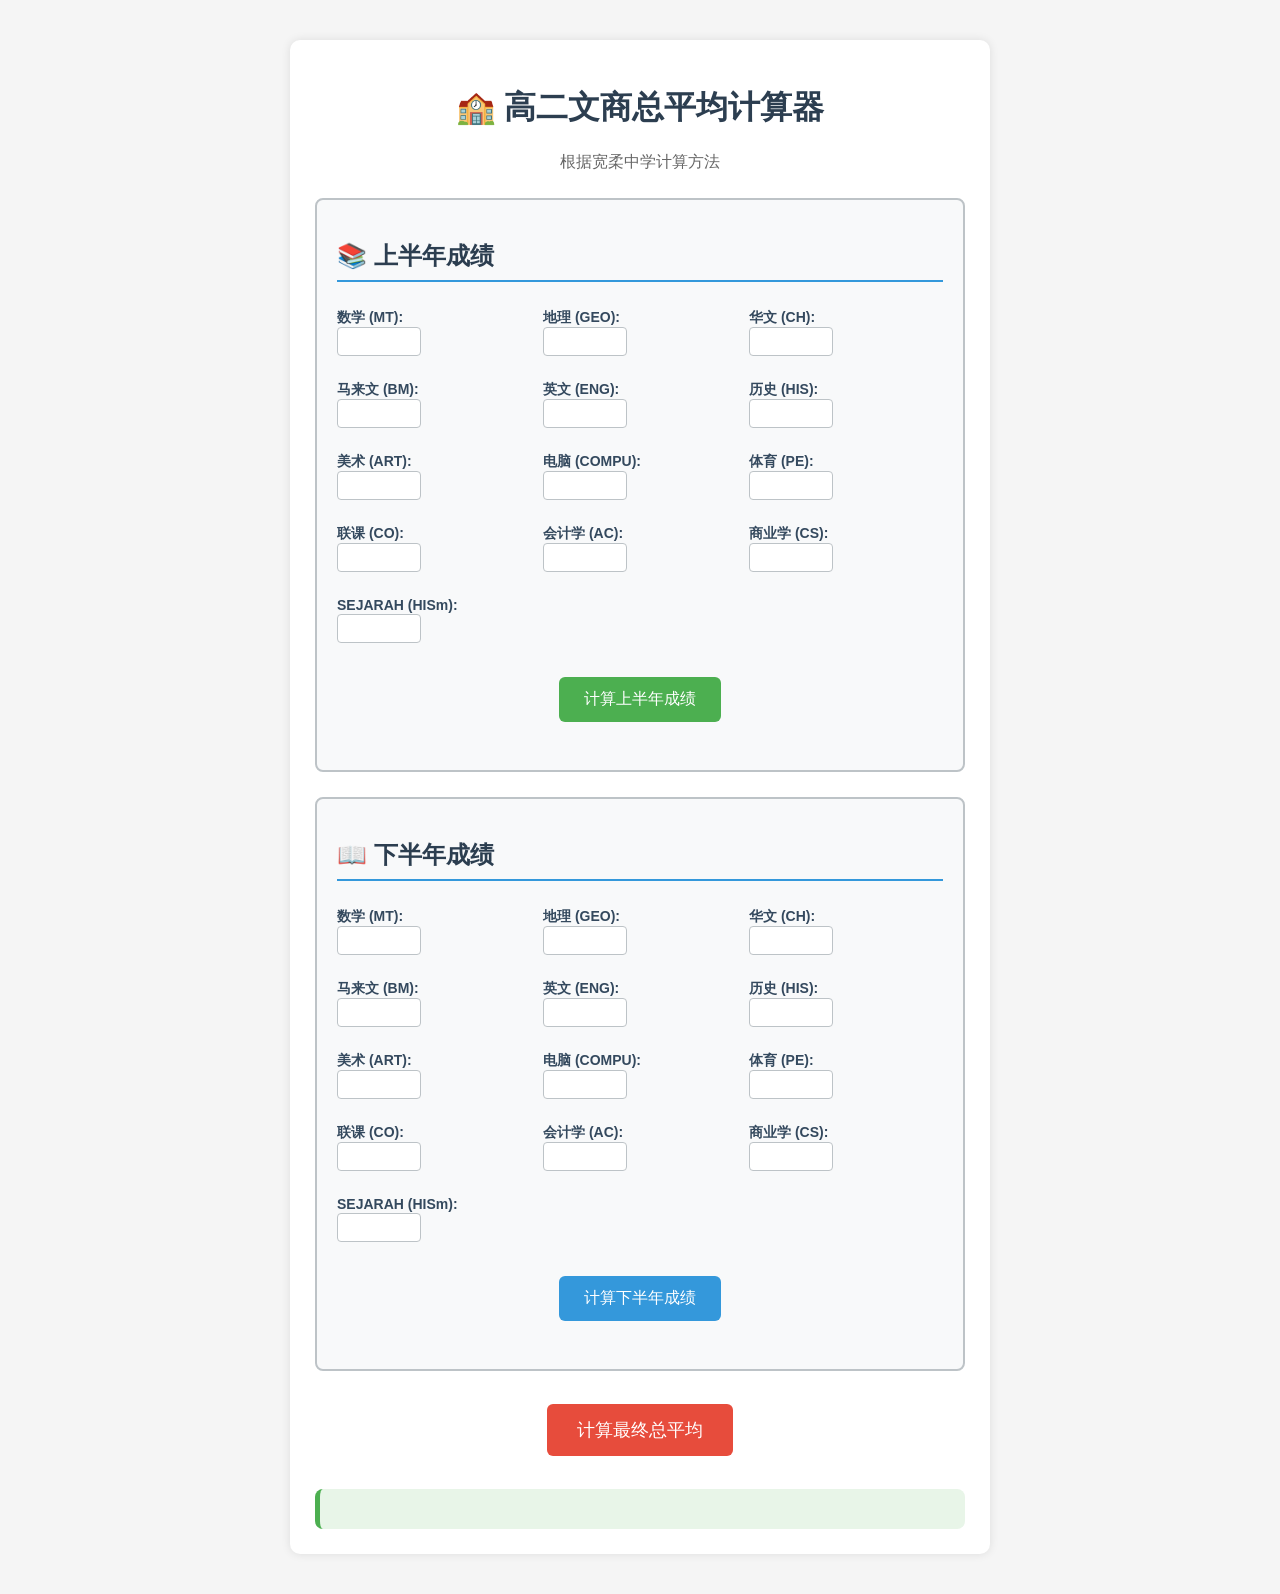
==== index.html @ 384fc831 "Fix HTML encoding issues in index.html" ====
<!DOCTYPE html>
<html>

<head>
    <meta charset="UTF-8">
    <title>高二文商总平均计算器</title>
    <style>
        body {
            font-family: Arial, "微软雅黑";
            max-width: 700px;
            margin: 20px auto;
            padding: 20px;
            background-color: #f5f5f5;
        }

        .container {
            background: white;
            padding: 25px;
            border-radius: 10px;
            box-shadow: 0 0 10px rgba(0, 0, 0, 0.1);
        }

        h1 {
            text-align: center;
            color: #2c3e50;
        }

        .semester {
            margin: 25px 0;
            padding: 20px;
            border: 2px solid #bdc3c7;
            border-radius: 8px;
            background: #f8f9fa;
        }

        .semester h2 {
            color: #2c3e50;
            border-bottom: 2px solid #3498db;
            padding-bottom: 8px;
        }

        .subject-group {
            display: grid;
            grid-template-columns: repeat(3, 1fr);
            gap: 12px;
            margin: 15px 0;
        }

        .subject {
            margin: 6px 0;
        }

        label {
            display: inline-block;
            width: 130px;
            font-weight: bold;
            font-size: 14px;
            color: #34495e;
        }

        input {
            width: 70px;
            padding: 6px;
            border: 1px solid #bdc3c7;
            border-radius: 4px;
            text-align: center;
        }

        button {
            background: #4CAF50;
            color: white;
            padding: 12px 25px;
            border: none;
            border-radius: 6px;
            cursor: pointer;
            font-size: 16px;
            margin: 8px;
            transition: background 0.3s;
        }

        button:hover {
            background: #45a049;
        }

        button.second {
            background: #3498db;
        }

        button.second:hover {
            background: #2980b9;
        }

        button.final {
            background: #e74c3c;
            font-size: 18px;
            padding: 14px 30px;
        }

        button.final:hover {
            background: #c0392b;
        }

        #result {
            margin-top: 25px;
            padding: 20px;
            background: #e8f5e8;
            border-radius: 8px;
            font-size: 18px;
            font-weight: bold;
            border-left: 5px solid #4CAF50;
            white-space: pre-line;
        }

        .final-result {
            background: #fff3cd;
            border-left: 5px solid #ffc107;
        }

        .center {
            text-align: center;
            margin: 20px 0;
        }
    </style>
</head>

<body>
    <div class="container">
        <h1>🏫 高二文商总平均计算器</h1>
        <p style="text-align: center; color: #666;">根据宽柔中学计算方法</p>

        <!-- 上半年成绩 -->
        <div class="semester">
            <h2>📚 上半年成绩</h2>
            <div class="subject-group">
                <div class="subject"><label>数学 (MT):</label><input type="number" id="math1" value="" min="0" max="100">
                </div>
                <div class="subject"><label>地理 (GEO):</label><input type="number" id="geo1" value="" min="0" max="100">
                </div>
                <div class="subject"><label>华文 (CH):</label><input type="number" id="ch1" value="" min="0" max="100">
                </div>
                <div class="subject"><label>马来文 (BM):</label><input type="number" id="bm1" value="" min="0" max="100">
                </div>
                <div class="subject"><label>英文 (ENG):</label><input type="number" id="eng1" value="" min="0" max="100">
                </div>
                <div class="subject"><label>历史 (HIS):</label><input type="number" id="his1" value="" min="0" max="100">
                </div>
                <div class="subject"><label>美术 (ART):</label><input type="number" id="art1" value="" min="0" max="100">
                </div>
                <div class="subject"><label>电脑 (COMPU):</label><input type="number" id="compu1" value="" min="0"
                        max="100"></div>
                <div class="subject"><label>体育 (PE):</label><input type="number" id="pe1" value="" min="0" max="100">
                </div>
                <div class="subject"><label>联课 (CO):</label><input type="number" id="co1" value="" min="0" max="100">
                </div>
                <div class="subject"><label>会计学 (AC):</label><input type="number" id="ac1" value="" min="0" max="100">
                </div>
                <div class="subject"><label>商业学 (CS):</label><input type="number" id="cs1" value="" min="0" max="100">
                </div>
                <div class="subject"><label>SEJARAH (HISm):</label><input type="number" id="hism1" value="" min="0"
                        max="100">
                </div>
            </div>
            <div class="center">
                <button id="btn1">计算上半年成绩</button>
            </div>
        </div>

        <!-- 下半年成绩 -->
        <div class="semester">
            <h2>📖 下半年成绩</h2>
            <div class="subject-group">
                <div class="subject"><label>数学 (MT):</label><input type="number" id="math2" value="" min="0" max="100">
                </div>
                <div class="subject"><label>地理 (GEO):</label><input type="number" id="geo2" value="" min="0" max="100">
                </div>
                <div class="subject"><label>华文 (CH):</label><input type="number" id="ch2" value="" min="0" max="100">
                </div>
                <div class="subject"><label>马来文 (BM):</label><input type="number" id="bm2" value="" min="0" max="100">
                </div>
                <div class="subject"><label>英文 (ENG):</label><input type="number" id="eng2" value="" min="0" max="100">
                </div>
                <div class="subject"><label>历史 (HIS):</label><input type="number" id="his2" value="" min="0" max="100">
                </div>
                <div class="subject"><label>美术 (ART):</label><input type="number" id="art2" value="" min="0" max="100">
                </div>
                <div class="subject"><label>电脑 (COMPU):</label><input type="number" id="compu2" value="" min="0"
                        max="100"></div>
                <div class="subject"><label>体育 (PE):</label><input type="number" id="pe2" value="" min="0" max="100">
                </div>
                <div class="subject"><label>联课 (CO):</label><input type="number" id="co2" value="" min="0" max="100">
                </div>
                <div class="subject"><label>会计学 (AC):</label><input type="number" id="ac2" value="" min="0" max="100">
                </div>
                <div class="subject"><label>商业学 (CS):</label><input type="number" id="cs2" value="" min="0" max="100">
                </div>
                <div class="subject"><label>SEJARAH (HISm):</label><input type="number" id="hism2" value="" min="0"
                        max="100"></div>
            </div>
            <div class="center">
                <button id="btn2" class="second">计算下半年成绩</button>
            </div>
        </div>

        <!-- 最终计算 -->
        <div class="center">
            <button id="btnFinal" class="final">计算最终总平均</button>
        </div>

        <div id="result"></div>
    </div>

    <script>
        // 使用事件监听器确保按钮工作
        document.getElementById('btn1').addEventListener('click', function () {
            calculateSemester(1);
        });

        document.getElementById('btn2').addEventListener('click', function () {
            calculateSemester(2);
        });

        document.getElementById('btnFinal').addEventListener('click', calculateFinal);

        let sem1Result = 0;
        let sem2Result = 0;

        function calculateSemester(semester) {
            alert("正在计算第" + semester + "学期成绩...");

            // 获取所有科目分数
            const math = parseFloat(document.getElementById('math' + semester).value) || 0;
            const geo = parseFloat(document.getElementById('geo' + semester).value) || 0;
            const ch = parseFloat(document.getElementById('ch' + semester).value) || 0;
            const bm = parseFloat(document.getElementById('bm' + semester).value) || 0;
            const eng = parseFloat(document.getElementById('eng' + semester).value) || 0;
            const his = parseFloat(document.getElementById('his' + semester).value) || 0;
            const art = parseFloat(document.getElementById('art' + semester).value) || 0;
            const compu = parseFloat(document.getElementById('compu' + semester).value) || 0;
            const pe = parseFloat(document.getElementById('pe' + semester).value) || 0;
            const co = parseFloat(document.getElementById('co' + semester).value) || 0;
            const ac = parseFloat(document.getElementById('ac' + semester).value) || 0;
            const cs = parseFloat(document.getElementById('cs' + semester).value) || 0;
            const hism = parseFloat(document.getElementById('hism' + semester).value) || 0;

            // 计算公式
            const total = (ch * 6 + bm * 6 + eng * 6 + math * 6 + his * 3 + geo * 3 +
                art * 1 + compu * 2 + pe * 1 + co * 3 + ac * 5 + cs * 2 + hism * 1) / 45;

            if (semester === 1) {
                sem1Result = total;
            } else {
                sem2Result = total;
            }

            document.getElementById('result').innerHTML = "第" + semester + "学期成绩: " + total.toFixed(2);
            alert("第" + semester + "学期成绩: " + total.toFixed(2));
        }

        function calculateFinal() {
            if (sem1Result === 0 || sem2Result === 0) {
                alert("请先计算两个学期的成绩！");
                return;
            }

            const final = (sem1Result + sem2Result) / 2;
            document.getElementById('result').innerHTML =
                "上半年成绩: " + sem1Result.toFixed(2) + "\n" +
                "下半年成绩: " + sem2Result.toFixed(2) + "\n" +
                "最终总平均: " + final.toFixed(2);

            document.getElementById('result').classList.add('final-result');
        }
    </script>
</body>

</html>

<!-- made by Sky Guay Hong Wei-->
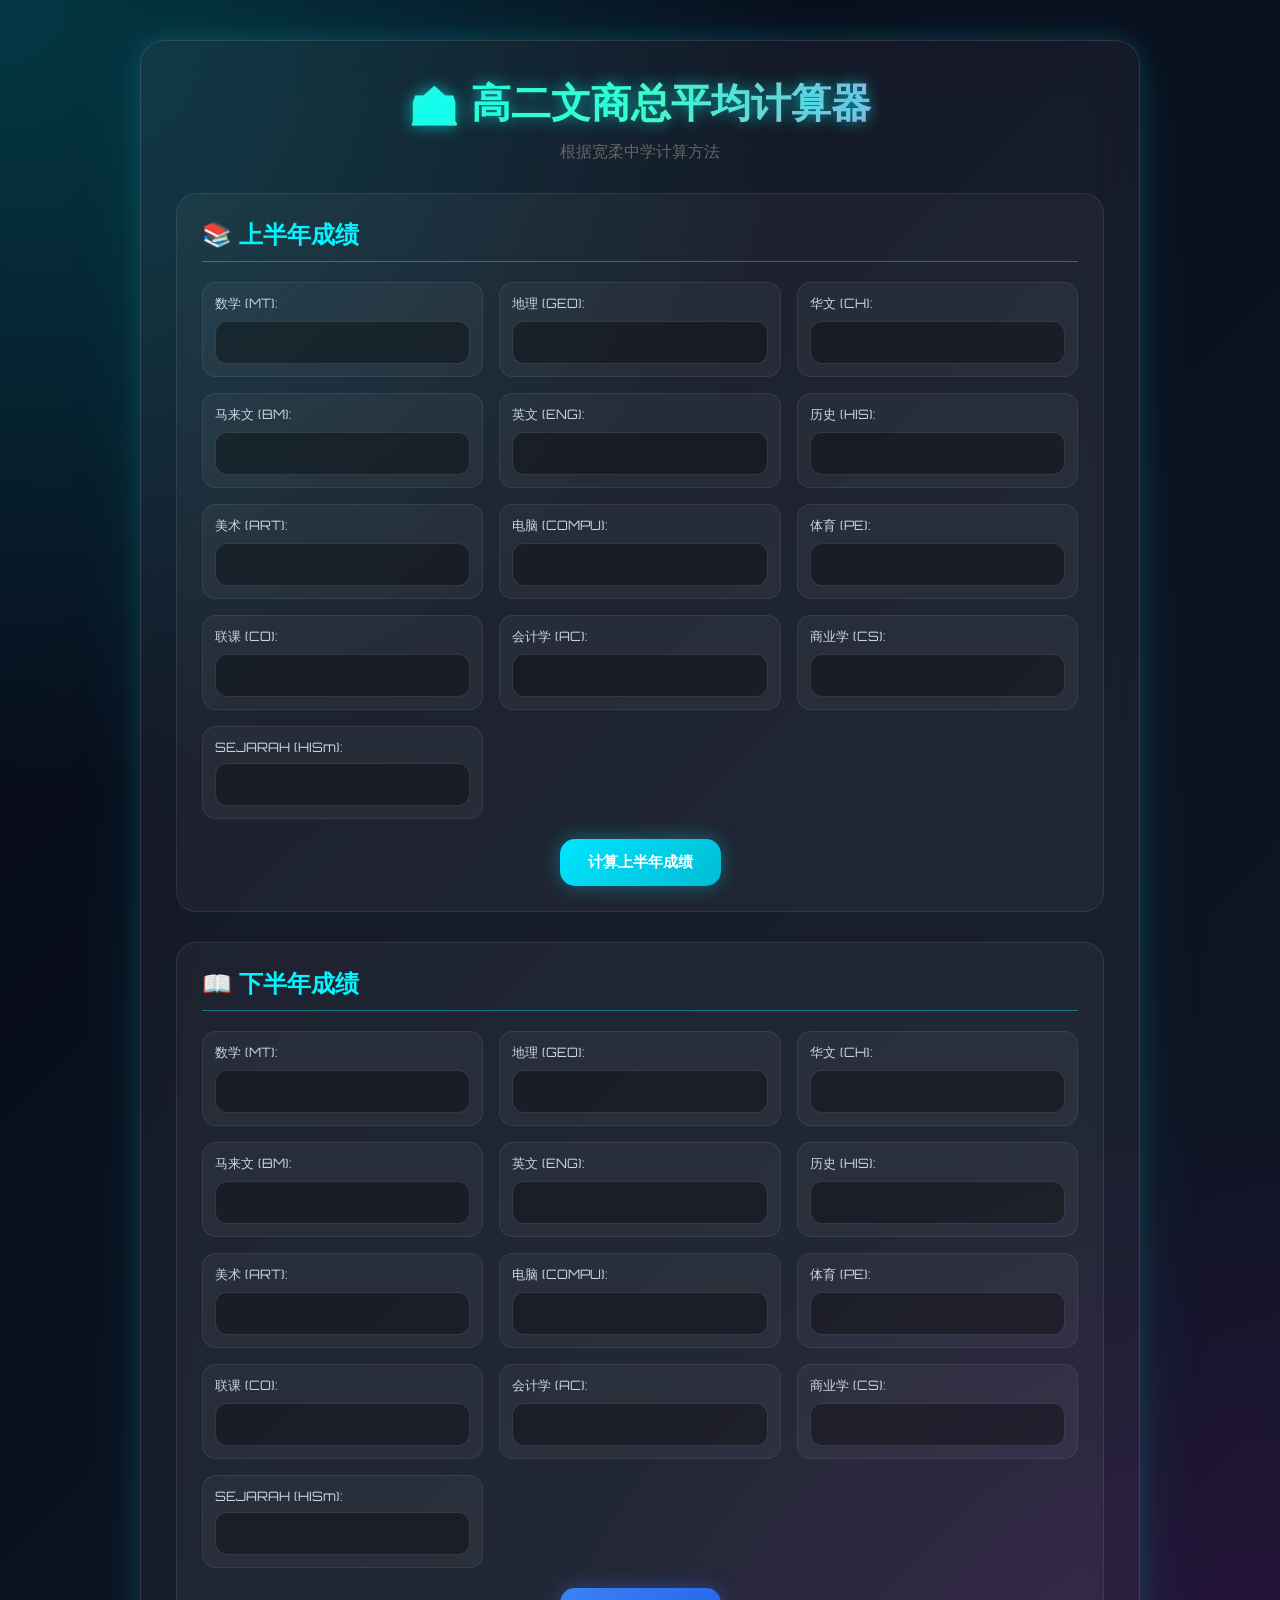
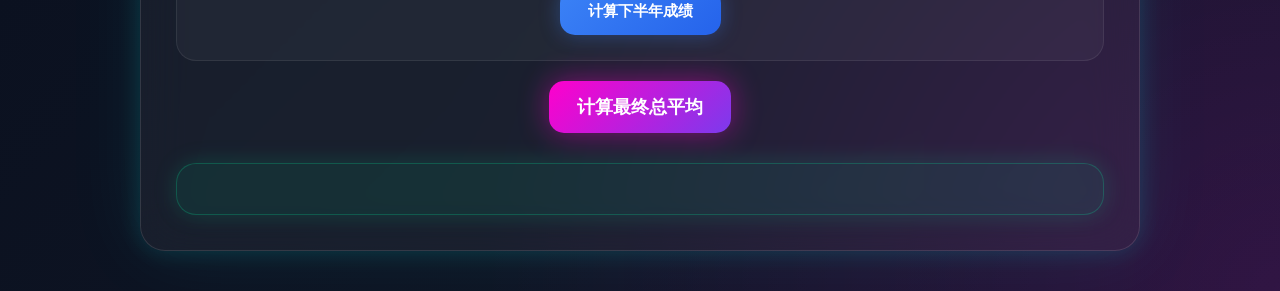
==== commit 4c05584e: "Update and rename 高二.html to index.html" ====
--- a/index.html
+++ b/index.html
@@ -1,278 +1,162 @@
-<!DOCTYPE html>
-<html>
-
-<head>
-    <meta charset="UTF-8">
-    <title>高二文商总平均计算器</title>
-    <style>
-        body {
-            font-family: Arial, "微软雅黑";
-            max-width: 700px;
-            margin: 20px auto;
-            padding: 20px;
-            background-color: #f5f5f5;
-        }
-
-        .container {
-            background: white;
-            padding: 25px;
-            border-radius: 10px;
-            box-shadow: 0 0 10px rgba(0, 0, 0, 0.1);
-        }
-
-        h1 {
-            text-align: center;
-            color: #2c3e50;
-        }
-
-        .semester {
-            margin: 25px 0;
-            padding: 20px;
-            border: 2px solid #bdc3c7;
-            border-radius: 8px;
-            background: #f8f9fa;
-        }
-
-        .semester h2 {
-            color: #2c3e50;
-            border-bottom: 2px solid #3498db;
-            padding-bottom: 8px;
-        }
-
-        .subject-group {
-            display: grid;
-            grid-template-columns: repeat(3, 1fr);
-            gap: 12px;
-            margin: 15px 0;
-        }
-
-        .subject {
-            margin: 6px 0;
-        }
-
-        label {
-            display: inline-block;
-            width: 130px;
-            font-weight: bold;
-            font-size: 14px;
-            color: #34495e;
-        }
-
-        input {
-            width: 70px;
-            padding: 6px;
-            border: 1px solid #bdc3c7;
-            border-radius: 4px;
-            text-align: center;
-        }
-
-        button {
-            background: #4CAF50;
-            color: white;
-            padding: 12px 25px;
-            border: none;
-            border-radius: 6px;
-            cursor: pointer;
-            font-size: 16px;
-            margin: 8px;
-            transition: background 0.3s;
-        }
-
-        button:hover {
-            background: #45a049;
-        }
-
-        button.second {
-            background: #3498db;
-        }
-
-        button.second:hover {
-            background: #2980b9;
-        }
-
-        button.final {
-            background: #e74c3c;
-            font-size: 18px;
-            padding: 14px 30px;
-        }
-
-        button.final:hover {
-            background: #c0392b;
-        }
-
-        #result {
-            margin-top: 25px;
-            padding: 20px;
-            background: #e8f5e8;
-            border-radius: 8px;
-            font-size: 18px;
-            font-weight: bold;
-            border-left: 5px solid #4CAF50;
-            white-space: pre-line;
-        }
-
-        .final-result {
-            background: #fff3cd;
-            border-left: 5px solid #ffc107;
-        }
-
-        .center {
-            text-align: center;
-            margin: 20px 0;
-        }
-    </style>
-</head>
-
-<body>
-    <div class="container">
-        <h1>🏫 高二文商总平均计算器</h1>
-        <p style="text-align: center; color: #666;">根据宽柔中学计算方法</p>
-
-        <!-- 上半年成绩 -->
-        <div class="semester">
-            <h2>📚 上半年成绩</h2>
-            <div class="subject-group">
-                <div class="subject"><label>数学 (MT):</label><input type="number" id="math1" value="" min="0" max="100">
-                </div>
-                <div class="subject"><label>地理 (GEO):</label><input type="number" id="geo1" value="" min="0" max="100">
-                </div>
-                <div class="subject"><label>华文 (CH):</label><input type="number" id="ch1" value="" min="0" max="100">
-                </div>
-                <div class="subject"><label>马来文 (BM):</label><input type="number" id="bm1" value="" min="0" max="100">
-                </div>
-                <div class="subject"><label>英文 (ENG):</label><input type="number" id="eng1" value="" min="0" max="100">
-                </div>
-                <div class="subject"><label>历史 (HIS):</label><input type="number" id="his1" value="" min="0" max="100">
-                </div>
-                <div class="subject"><label>美术 (ART):</label><input type="number" id="art1" value="" min="0" max="100">
-                </div>
-                <div class="subject"><label>电脑 (COMPU):</label><input type="number" id="compu1" value="" min="0"
-                        max="100"></div>
-                <div class="subject"><label>体育 (PE):</label><input type="number" id="pe1" value="" min="0" max="100">
-                </div>
-                <div class="subject"><label>联课 (CO):</label><input type="number" id="co1" value="" min="0" max="100">
-                </div>
-                <div class="subject"><label>会计学 (AC):</label><input type="number" id="ac1" value="" min="0" max="100">
-                </div>
-                <div class="subject"><label>商业学 (CS):</label><input type="number" id="cs1" value="" min="0" max="100">
-                </div>
-                <div class="subject"><label>SEJARAH (HISm):</label><input type="number" id="hism1" value="" min="0"
-                        max="100">
-                </div>
-            </div>
-            <div class="center">
-                <button id="btn1">计算上半年成绩</button>
-            </div>
-        </div>
-
-        <!-- 下半年成绩 -->
-        <div class="semester">
-            <h2>📖 下半年成绩</h2>
-            <div class="subject-group">
-                <div class="subject"><label>数学 (MT):</label><input type="number" id="math2" value="" min="0" max="100">
-                </div>
-                <div class="subject"><label>地理 (GEO):</label><input type="number" id="geo2" value="" min="0" max="100">
-                </div>
-                <div class="subject"><label>华文 (CH):</label><input type="number" id="ch2" value="" min="0" max="100">
-                </div>
-                <div class="subject"><label>马来文 (BM):</label><input type="number" id="bm2" value="" min="0" max="100">
-                </div>
-                <div class="subject"><label>英文 (ENG):</label><input type="number" id="eng2" value="" min="0" max="100">
-                </div>
-                <div class="subject"><label>历史 (HIS):</label><input type="number" id="his2" value="" min="0" max="100">
-                </div>
-                <div class="subject"><label>美术 (ART):</label><input type="number" id="art2" value="" min="0" max="100">
-                </div>
-                <div class="subject"><label>电脑 (COMPU):</label><input type="number" id="compu2" value="" min="0"
-                        max="100"></div>
-                <div class="subject"><label>体育 (PE):</label><input type="number" id="pe2" value="" min="0" max="100">
-                </div>
-                <div class="subject"><label>联课 (CO):</label><input type="number" id="co2" value="" min="0" max="100">
-                </div>
-                <div class="subject"><label>会计学 (AC):</label><input type="number" id="ac2" value="" min="0" max="100">
-                </div>
-                <div class="subject"><label>商业学 (CS):</label><input type="number" id="cs2" value="" min="0" max="100">
-                </div>
-                <div class="subject"><label>SEJARAH (HISm):</label><input type="number" id="hism2" value="" min="0"
-                        max="100"></div>
-            </div>
-            <div class="center">
-                <button id="btn2" class="second">计算下半年成绩</button>
-            </div>
-        </div>
-
-        <!-- 最终计算 -->
-        <div class="center">
-            <button id="btnFinal" class="final">计算最终总平均</button>
-        </div>
-
-        <div id="result"></div>
-    </div>
-
-    <script>
-        // 使用事件监听器确保按钮工作
-        document.getElementById('btn1').addEventListener('click', function () {
-            calculateSemester(1);
-        });
-
-        document.getElementById('btn2').addEventListener('click', function () {
-            calculateSemester(2);
-        });
-
-        document.getElementById('btnFinal').addEventListener('click', calculateFinal);
-
-        let sem1Result = 0;
-        let sem2Result = 0;
-
-        function calculateSemester(semester) {
-            alert("正在计算第" + semester + "学期成绩...");
-
-            // 获取所有科目分数
-            const math = parseFloat(document.getElementById('math' + semester).value) || 0;
-            const geo = parseFloat(document.getElementById('geo' + semester).value) || 0;
-            const ch = parseFloat(document.getElementById('ch' + semester).value) || 0;
-            const bm = parseFloat(document.getElementById('bm' + semester).value) || 0;
-            const eng = parseFloat(document.getElementById('eng' + semester).value) || 0;
-            const his = parseFloat(document.getElementById('his' + semester).value) || 0;
-            const art = parseFloat(document.getElementById('art' + semester).value) || 0;
-            const compu = parseFloat(document.getElementById('compu' + semester).value) || 0;
-            const pe = parseFloat(document.getElementById('pe' + semester).value) || 0;
-            const co = parseFloat(document.getElementById('co' + semester).value) || 0;
-            const ac = parseFloat(document.getElementById('ac' + semester).value) || 0;
-            const cs = parseFloat(document.getElementById('cs' + semester).value) || 0;
-            const hism = parseFloat(document.getElementById('hism' + semester).value) || 0;
-
-            // 计算公式
-            const total = (ch * 6 + bm * 6 + eng * 6 + math * 6 + his * 3 + geo * 3 +
-                art * 1 + compu * 2 + pe * 1 + co * 3 + ac * 5 + cs * 2 + hism * 1) / 45;
-
-            if (semester === 1) {
-                sem1Result = total;
-            } else {
-                sem2Result = total;
-            }
-
-            document.getElementById('result').innerHTML = "第" + semester + "学期成绩: " + total.toFixed(2);
-            alert("第" + semester + "学期成绩: " + total.toFixed(2));
-        }
-
-        function calculateFinal() {
-            if (sem1Result === 0 || sem2Result === 0) {
-                alert("请先计算两个学期的成绩！");
-                return;
-            }
-
-            const final = (sem1Result + sem2Result) / 2;
-            document.getElementById('result').innerHTML =
-                "上半年成绩: " + sem1Result.toFixed(2) + "\n" +
-                "下半年成绩: " + sem2Result.toFixed(2) + "\n" +
-                "最终总平均: " + final.toFixed(2);
-
-            document.getElementById('result').classList.add('final-result');
-        }
-    </script>
-</body>
-
-</html>
-
-<!-- made by Sky Guay Hong Wei-->
+<!DOCTYPE html>
+<html>
+
+<head>
+    <meta charset="UTF-8">
+    <title>高二文商总平均计算器</title>
+    <link rel="stylesheet" href="Ac2.css">
+</head>
+
+<body>
+    <div class="container">
+        <h1>🏫 高二文商总平均计算器</h1>
+        <p style="text-align: center; color: #666;">根据宽柔中学计算方法</p>
+
+        <!-- 上半年成绩 -->
+        <div class="semester">
+            <h2>📚 上半年成绩</h2>
+            <div class="subject-group">
+                <div class="subject"><label>数学 (MT):</label><input type="number" id="math1" value="" min="0" max="100">
+                </div>
+                <div class="subject"><label>地理 (GEO):</label><input type="number" id="geo1" value="" min="0" max="100">
+                </div>
+                <div class="subject"><label>华文 (CH):</label><input type="number" id="ch1" value="" min="0" max="100">
+                </div>
+                <div class="subject"><label>马来文 (BM):</label><input type="number" id="bm1" value="" min="0" max="100">
+                </div>
+                <div class="subject"><label>英文 (ENG):</label><input type="number" id="eng1" value="" min="0" max="100">
+                </div>
+                <div class="subject"><label>历史 (HIS):</label><input type="number" id="his1" value="" min="0" max="100">
+                </div>
+                <div class="subject"><label>美术 (ART):</label><input type="number" id="art1" value="" min="0" max="100">
+                </div>
+                <div class="subject"><label>电脑 (COMPU):</label><input type="number" id="compu1" value="" min="0"
+                        max="100"></div>
+                <div class="subject"><label>体育 (PE):</label><input type="number" id="pe1" value="" min="0" max="100">
+                </div>
+                <div class="subject"><label>联课 (CO):</label><input type="number" id="co1" value="" min="0" max="100">
+                </div>
+                <div class="subject"><label>会计学 (AC):</label><input type="number" id="ac1" value="" min="0" max="100">
+                </div>
+                <div class="subject"><label>商业学 (CS):</label><input type="number" id="cs1" value="" min="0" max="100">
+                </div>
+                <div class="subject"><label>SEJARAH (HISm):</label><input type="number" id="hism1" value="" min="0"
+                        max="100">
+                </div>
+            </div>
+            <div class="center">
+                <button id="btn1">计算上半年成绩</button>
+            </div>
+        </div>
+
+        <!-- 下半年成绩 -->
+        <div class="semester">
+            <h2>📖 下半年成绩</h2>
+            <div class="subject-group">
+                <div class="subject"><label>数学 (MT):</label><input type="number" id="math2" value="" min="0" max="100">
+                </div>
+                <div class="subject"><label>地理 (GEO):</label><input type="number" id="geo2" value="" min="0" max="100">
+                </div>
+                <div class="subject"><label>华文 (CH):</label><input type="number" id="ch2" value="" min="0" max="100">
+                </div>
+                <div class="subject"><label>马来文 (BM):</label><input type="number" id="bm2" value="" min="0" max="100">
+                </div>
+                <div class="subject"><label>英文 (ENG):</label><input type="number" id="eng2" value="" min="0" max="100">
+                </div>
+                <div class="subject"><label>历史 (HIS):</label><input type="number" id="his2" value="" min="0" max="100">
+                </div>
+                <div class="subject"><label>美术 (ART):</label><input type="number" id="art2" value="" min="0" max="100">
+                </div>
+                <div class="subject"><label>电脑 (COMPU):</label><input type="number" id="compu2" value="" min="0"
+                        max="100"></div>
+                <div class="subject"><label>体育 (PE):</label><input type="number" id="pe2" value="" min="0" max="100">
+                </div>
+                <div class="subject"><label>联课 (CO):</label><input type="number" id="co2" value="" min="0" max="100">
+                </div>
+                <div class="subject"><label>会计学 (AC):</label><input type="number" id="ac2" value="" min="0" max="100">
+                </div>
+                <div class="subject"><label>商业学 (CS):</label><input type="number" id="cs2" value="" min="0" max="100">
+                </div>
+                <div class="subject"><label>SEJARAH (HISm):</label><input type="number" id="hism2" value="" min="0"
+                        max="100"></div>
+            </div>
+            <div class="center">
+                <button id="btn2" class="second">计算下半年成绩</button>
+            </div>
+        </div>
+
+        <!-- 最终计算 -->
+        <div class="center">
+            <button id="btnFinal" class="final">计算最终总平均</button>
+        </div>
+
+        <div id="result"></div>
+    </div>
+
+    <script>
+        // 使用事件监听器确保按钮工作
+        document.getElementById('btn1').addEventListener('click', function () {
+            calculateSemester(1);
+        });
+
+        document.getElementById('btn2').addEventListener('click', function () {
+            calculateSemester(2);
+        });
+
+        document.getElementById('btnFinal').addEventListener('click', calculateFinal);
+
+        let sem1Result = 0;
+        let sem2Result = 0;
+
+        function calculateSemester(semester) {
+            alert("正在计算第" + semester + "学期成绩...");
+
+            // 获取所有科目分数
+            const math = parseFloat(document.getElementById('math' + semester).value) || 0;
+            const geo = parseFloat(document.getElementById('geo' + semester).value) || 0;
+            const ch = parseFloat(document.getElementById('ch' + semester).value) || 0;
+            const bm = parseFloat(document.getElementById('bm' + semester).value) || 0;
+            const eng = parseFloat(document.getElementById('eng' + semester).value) || 0;
+            const his = parseFloat(document.getElementById('his' + semester).value) || 0;
+            const art = parseFloat(document.getElementById('art' + semester).value) || 0;
+            const compu = parseFloat(document.getElementById('compu' + semester).value) || 0;
+            const pe = parseFloat(document.getElementById('pe' + semester).value) || 0;
+            const co = parseFloat(document.getElementById('co' + semester).value) || 0;
+            const ac = parseFloat(document.getElementById('ac' + semester).value) || 0;
+            const cs = parseFloat(document.getElementById('cs' + semester).value) || 0;
+            const hism = parseFloat(document.getElementById('hism' + semester).value) || 0;
+
+            // 计算公式
+            const total = (ch * 6 + bm * 6 + eng * 6 + math * 6 + his * 3 + geo * 3 +
+                art * 1 + compu * 2 + pe * 1 + co * 3 + ac * 5 + cs * 2 + hism * 1) / 45;
+
+            if (semester === 1) {
+                sem1Result = total;
+            } else {
+                sem2Result = total;
+            }
+
+            document.getElementById('result').innerHTML = "第" + semester + "学期成绩: " + total.toFixed(2);
+            alert("第" + semester + "学期成绩: " + total.toFixed(2));
+        }
+
+        function calculateFinal() {
+            if (sem1Result === 0 || sem2Result === 0) {
+                alert("请先计算两个学期的成绩！");
+                return;
+            }
+
+            const final = (sem1Result + sem2Result) / 2;
+            document.getElementById('result').innerHTML =
+                "上半年成绩: " + sem1Result.toFixed(2) + "\n" +
+                "下半年成绩: " + sem2Result.toFixed(2) + "\n" +
+                "最终总平均: " + final.toFixed(2);
+
+            document.getElementById('result').classList.add('final-result');
+        }
+    </script>
+</body>
+
+</html>
+
+<!-- made by Sky Guay Hong Wei-->
--- a/Ac2.css
+++ b/Ac2.css
@@ -0,0 +1,302 @@
+@import url('https://fonts.googleapis.com/css2?family=Orbitron:wght@400;600;700&display=swap');
+
+*{
+    margin:0;
+    padding:0;
+    box-sizing:border-box;
+}
+
+body{
+    font-family:'Orbitron', sans-serif;
+    min-height:100vh;
+    padding:40px 20px;
+
+    background:
+        radial-gradient(circle at top left,#00f7ff33,transparent 35%),
+        radial-gradient(circle at bottom right,#ff00ff22,transparent 35%),
+        linear-gradient(135deg,#050816,#0b1120,#111827);
+
+    color:white;
+}
+
+/* Main Container */
+.container{
+    max-width:1000px;
+    margin:auto;
+
+    background:rgba(255,255,255,0.05);
+
+    backdrop-filter:blur(25px);
+    -webkit-backdrop-filter:blur(25px);
+
+    border:1px solid rgba(255,255,255,0.12);
+
+    border-radius:25px;
+
+    padding:35px;
+
+    box-shadow:
+        0 0 25px rgba(0,255,255,0.15),
+        0 0 80px rgba(0,255,255,0.08);
+}
+
+/* Title */
+h1{
+    text-align:center;
+    font-size:2.5rem;
+    margin-bottom:10px;
+
+    background:linear-gradient(
+        90deg,
+        #00f5ff,
+        #4dffb8,
+        #ff4dff
+    );
+
+    -webkit-background-clip:text;
+    -webkit-text-fill-color:transparent;
+
+    text-shadow:
+        0 0 15px rgba(0,255,255,0.6);
+}
+
+p{
+    text-align:center;
+    color:#94a3b8;
+}
+
+/* Semester Cards */
+.semester{
+    margin-top:30px;
+
+    background:rgba(255,255,255,0.04);
+
+    border:1px solid rgba(255,255,255,0.08);
+
+    border-radius:20px;
+
+    padding:25px;
+
+    transition:0.4s;
+}
+
+.semester:hover{
+    transform:translateY(-4px);
+
+    box-shadow:
+        0 0 30px rgba(0,255,255,0.18);
+}
+
+.semester h2{
+    margin-bottom:20px;
+
+    color:#00f5ff;
+
+    border-bottom:1px solid rgba(0,245,255,.4);
+
+    padding-bottom:10px;
+}
+
+/* Subjects Grid */
+.subject-group{
+    display:grid;
+    grid-template-columns:repeat(auto-fit,minmax(220px,1fr));
+    gap:16px;
+}
+
+/* Subject Card */
+.subject{
+    background:rgba(255,255,255,0.04);
+
+    border:1px solid rgba(255,255,255,0.08);
+
+    border-radius:14px;
+
+    padding:12px;
+
+    transition:.3s;
+}
+
+.subject:hover{
+    border-color:#00f5ff;
+
+    box-shadow:
+        0 0 15px rgba(0,245,255,.25);
+}
+
+label{
+    display:block;
+    margin-bottom:8px;
+
+    font-size:13px;
+
+    color:#cbd5e1;
+}
+
+/* Futuristic Inputs */
+input{
+    width:100%;
+    padding:12px;
+
+    border-radius:12px;
+
+    border:1px solid rgba(255,255,255,.12);
+
+    background:rgba(0,0,0,.35);
+
+    color:white;
+
+    font-size:15px;
+    text-align:center;
+
+    transition:.3s;
+}
+
+input:focus{
+    outline:none;
+
+    border-color:#00f5ff;
+
+    box-shadow:
+        0 0 15px rgba(0,245,255,.4);
+
+    background:rgba(0,0,0,.55);
+}
+
+/* Buttons */
+button{
+    border:none;
+
+    border-radius:15px;
+
+    padding:14px 28px;
+
+    font-size:15px;
+    font-weight:600;
+
+    cursor:pointer;
+
+    color:white;
+
+    transition:.35s;
+}
+
+/* Cyan Button */
+button{
+    background:linear-gradient(
+        135deg,
+        #00e5ff,
+        #00bcd4
+    );
+
+    box-shadow:
+        0 0 20px rgba(0,229,255,.35);
+}
+
+button:hover{
+    transform:translateY(-3px);
+
+    box-shadow:
+        0 0 30px rgba(0,229,255,.6);
+}
+
+/* Blue Button */
+button.second{
+    background:linear-gradient(
+        135deg,
+        #3b82f6,
+        #2563eb
+    );
+
+    box-shadow:
+        0 0 20px rgba(59,130,246,.35);
+}
+
+/* Final Button */
+button.final{
+    background:linear-gradient(
+        135deg,
+        #ff00cc,
+        #7c3aed
+    );
+
+    font-size:18px;
+
+    box-shadow:
+        0 0 30px rgba(255,0,204,.45);
+}
+
+button.final:hover{
+    box-shadow:
+        0 0 40px rgba(255,0,204,.75);
+}
+
+.center{
+    text-align:center;
+    margin-top:20px;
+}
+
+/* Result Panel */
+#result{
+    margin-top:30px;
+
+    background:rgba(0,255,170,.08);
+
+    border:1px solid rgba(0,255,170,.2);
+
+    border-radius:20px;
+
+    padding:25px;
+
+    color:#00ffcc;
+
+    font-size:20px;
+    font-weight:700;
+
+    white-space:pre-line;
+
+    box-shadow:
+        0 0 25px rgba(0,255,170,.15);
+}
+
+.final-result{
+    background:rgba(255,0,204,.08);
+
+    border-color:rgba(255,0,204,.25);
+
+    color:#ff66d9;
+
+    box-shadow:
+        0 0 35px rgba(255,0,204,.2);
+}
+
+/* Scrollbar */
+::-webkit-scrollbar{
+    width:10px;
+}
+
+::-webkit-scrollbar-track{
+    background:#0f172a;
+}
+
+::-webkit-scrollbar-thumb{
+    background:linear-gradient(
+        #00f5ff,
+        #ff00cc
+    );
+    border-radius:10px;
+}
+.bg-grid{
+    position:fixed;
+    inset:0;
+
+    background-image:
+        linear-gradient(rgba(0,255,255,.05) 1px, transparent 1px),
+        linear-gradient(90deg, rgba(0,255,255,.05) 1px, transparent 1px);
+
+    background-size:40px 40px;
+
+    pointer-events:none;
+
+    z-index:-1;
+}
